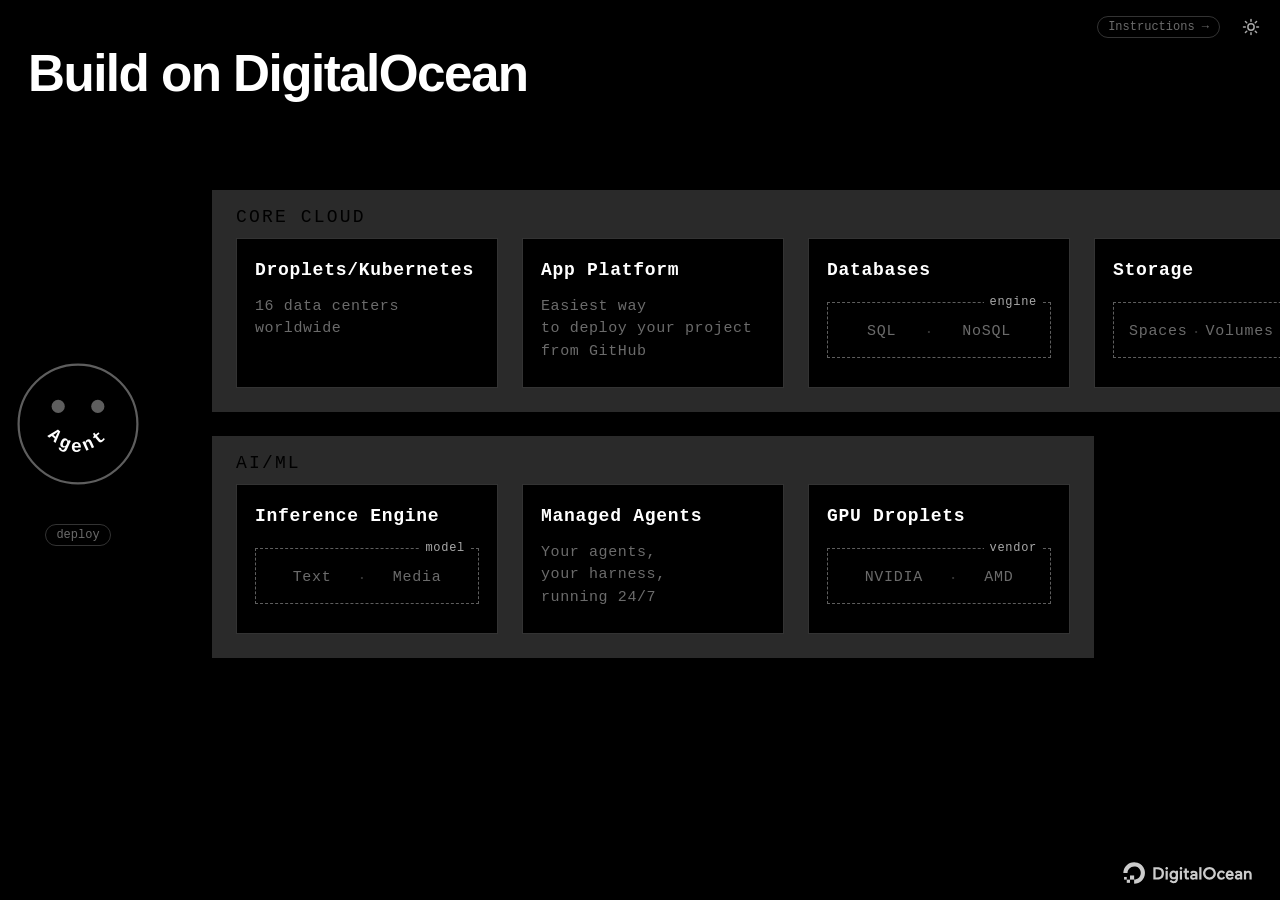
==== build-on-do.html @ 8a501161 "Add Build on DigitalOcean and Instructions pages Co-Authored-By: Claude Sonnet 5.5 <noreply@anthropi" ====
<!DOCTYPE html>
<html lang="en">
<head>
  <meta charset="UTF-8" />
  <meta name="viewport" content="width=device-width, initial-scale=1.0" />
  <title>Build on DigitalOcean — architecture</title>
  <link rel="icon" href="favicon.ico" />
  <link rel="stylesheet" href="styles.css" />
  <script src="theme.js"></script>
  <style>
    /* page-specific layer on top of the shared .mars rules in styles.css */
    main.wide { max-width: 1400px; }
    .mars { font-size: 18px; }
    .mars.bod { --bw: 262px; --bh: 150px; --gap: 24px; --fh: calc(48px + var(--bh) + 24px); --sh: calc(2 * var(--fh) + 24px); flex-direction: column; align-items: center; padding-bottom: 0; gap: 20px; }
    .mars .row { position: relative; display: flex; align-items: flex-start; }
    .mars .net { position: absolute; left: 0; top: 0; width: 100%; height: 100%; overflow: visible; pointer-events: none; z-index: 2; }
    .mars .stack { display: flex; flex-direction: column; gap: 24px; }
    /* both frames are one row of 4 cells and the same size; every block is the same size, whatever it holds */
    .mars .frame.grid { display: grid; grid-template-columns: repeat(4, var(--bw)); grid-auto-rows: var(--bh); gap: var(--gap); align-content: start;
      width: calc(4 * var(--bw) + 3 * var(--gap) + 48px); height: var(--fh); }
    /* AI/ML holds 3 blocks, so it is trimmed to them: same 24px side padding and block gap as Core Cloud */
    .mars .frame.grid.ai { grid-template-columns: repeat(3, var(--bw)); width: calc(3 * var(--bw) + 2 * var(--gap) + 48px); }
    .mars .node.blk { width: var(--bw); height: var(--bh); padding: 18px; }
    /* blocks lift quickly (.2s) but settle back slowly (.7s) so the line has gone by the time they land */
    .mars .node.blk { transition-duration: .7s; }
    .mars .node.blk:hover { transition-duration: .2s; }
    .mars .node.blk .head { font-size: 18px; line-height: 1.5; }
    /* sub-blocks reuse the dashed .inner box from managed-agents.html */
    .mars .inner.subs { display: flex; margin: 18px 0 0; padding: 18px 6px 14px; font-size: 15px; white-space: nowrap; }
    .mars .inner.subs .tag { font-size: 12px; }
    .mars .inner.subs > span:not(.tag) { flex: 1 1 auto; padding: 0 8px; text-align: center; }
    .mars .desc { margin-top: 12px; white-space: nowrap; font-size: 15px; letter-spacing: .04em; line-height: 1.5; }   /* same type as the chips; colour is inherited so it lights with the block */
    /* a small dot, not a bar, between chips: centred on the boundary, same colour as the text but dimmer */
    .mars .inner.subs > span:not(.tag) + span:not(.tag) { position: relative; }
    .mars .inner.subs > span:not(.tag) + span:not(.tag)::before { content: "•"; position: absolute; left: 0; top: 50%; transform: translate(-50%, -50%); font-size: 8px; opacity: .55; }
    /* type sizes in the diagram: 12 (tabs, pill), 15 (chips), 18 (titles, captions, You). */
    /* "You": face + label, centred on the Core Cloud frame so the deploy arrow meets it */
    .mars .you { position: relative; width: 100px; height: var(--sh); color: var(--mid-border); transition: color .2s; }
    .mars .you svg { position: absolute; left: 50%; top: 50%; transform: translate(-50%, -50%); width: 132px; height: 132px; }
    .mars .you .who { position: absolute; left: 0; right: 0; top: calc(50% + 100px); display: flex; justify-content: center; }   /* well below the face: the pill is not its caption */
    .mars .you .face { fill: none; stroke: currentColor; stroke-width: 2; stroke-linecap: round; }
    .mars .you .eye { fill: currentColor; stroke: none; }
    /* "Agent" is the mouth: set along the smile's curve, 132/120 scale so font-size 16.4 = the diagram's 18px */
    .mars .you .mouth { fill: var(--bright); font: 700 16.4px var(--mono); letter-spacing: 3px; }
    /* deploy pill: quiet outline until hovered, so it doesn't outshine the diagram */
    .mars .you .sample { background: transparent; color: var(--dim-text); border-color: var(--dim-border); box-shadow: none; font-size: 12px; padding: 1px 10px; }
    /* quiet link to the instructions page, top right (same dim style as the pill) */
    .to-instr { position: absolute; top: 16px; right: 60px; font-size: 12px; color: var(--dim-text); text-decoration: none; border: 1px solid var(--dim-border); border-radius: 999px; padding: 1px 10px; transition: color .2s, border-color .2s; }
    .to-instr:hover, .to-instr:focus-visible { color: var(--bright); border-color: var(--mid-border); }
    .mars .you .sample:hover, .mars .you .sample:focus-visible { color: var(--bright); border-color: var(--mid-border); box-shadow: none; transform: none; }
    .mars .row > .link-h { width: 84px; padding: 0 6px; height: var(--sh); margin-top: 0; }
    .mars .net .arr { opacity: 0; stroke: var(--bright); stroke-dasharray: 5 5; animation: mars-flow .6s linear infinite; transition: opacity .1s .1s; }   /* same delay in and out, so the line follows the blocks' 0.2s lift/drop */
    /* hover captions sit in a fixed strip under the diagram */
    .mars .caps { position: relative; width: 100%; height: 64px; }
    .mars .caps .cap { top: 0; width: 800px; }

    /* label mechanism (as inference-router.html): hover/focus the deploy pill → glow the blocks you deploy to and turn on the arrow */
    .mars:has(.sample[data-for="deploy"]:is(:hover,:focus-visible)) .node[data-chain~="deploy"] { transform: translateY(-4px); color: var(--bright); border-color: var(--bright); box-shadow: 0 0 24px 2px var(--glow); transition-duration: .2s; }
    .mars:has(.sample[data-for="deploy"]:is(:hover,:focus-visible)) .cap[data-chain~="deploy"] { opacity: 1; }
    .mars:has(.node[data-chain~="droplets"]:hover) .cap[data-chain~="droplets"],
    .mars:has(.node[data-chain~="app"]:hover) .cap[data-chain~="app"],
    .mars:has(.node[data-chain~="db"]:hover) .cap[data-chain~="db"],
    .mars:has(.node[data-chain~="storage"]:hover) .cap[data-chain~="storage"],
    .mars:has(.node[data-chain~="inference"]:hover) .cap[data-chain~="inference"],
    .mars:has(.node[data-chain~="agents"]:hover) .cap[data-chain~="agents"],
    .mars:has(.node[data-chain~="gpu"]:hover) .cap[data-chain~="gpu"] { opacity: 1; }
    .mars:has(.sample[data-for="deploy"]:is(:hover,:focus-visible)) .arr[data-c~="core"] { opacity: 1; }
    .mars:has(.sample[data-for="deploy"]:is(:hover,:focus-visible)) .you { color: var(--bright); }
  </style>
</head>
<body>
  <a class="to-instr" href="instructions.html">Instructions →</a>
  <main class="wide">
    <h1 class="title">Build on DigitalOcean</h1>

    <div class="mars bod">
      <div class="row">
        <svg class="net" aria-hidden="true"><path class="arr" data-c="core" d=""/></svg>
        <div class="you">
          <svg viewBox="0 0 120 120" role="img" aria-label="Agent"><defs><path id="smile" d="M28 66Q60 104 92 66"/></defs><circle class="face" cx="60" cy="60" r="54"/><circle class="eye" cx="42" cy="44" r="6"/><circle class="eye" cx="78" cy="44" r="6"/><text class="mouth"><textPath href="#smile" startOffset="50%" text-anchor="middle">Agent</textPath></text></svg>
          <div class="who">
            <button class="sample" type="button" data-for="deploy">deploy</button>
          </div>
        </div>

        <div class="link-h"></div>

        <div class="stack">
          <div class="frame grid"><span class="frame-title">Core Cloud</span>
          <div class="stage node blk core" data-chain="droplets"><div class="head">Droplets/Kubernetes</div><div class="desc">16 data centers<br>worldwide</div></div>
          <div class="stage node blk core" data-chain="app deploy"><div class="head">App Platform</div><div class="desc">Easiest way<br>to deploy your project<br>from GitHub</div></div>
          <div class="stage node blk core" data-chain="db deploy"><div class="head">Databases</div><div class="inner subs"><span class="tag">engine</span><span>SQL</span><span>NoSQL</span></div></div>
          <div class="stage node blk core" data-chain="storage deploy"><div class="head">Storage</div><div class="inner subs"><span class="tag">type</span><span>Spaces</span><span>Volumes</span><span>NFS</span></div></div>
          </div>
          <div class="frame grid ai"><span class="frame-title">AI/ML</span>
          <div class="stage node blk" data-chain="inference deploy"><div class="head">Inference Engine</div><div class="inner subs"><span class="tag">model</span><span>Text</span><span>Media</span></div></div>
          <div class="stage node blk" data-chain="agents"><div class="head">Managed Agents</div><div class="desc">Your agents,<br>your harness,<br>running 24/7</div></div>
          <div class="stage node blk" data-chain="gpu"><div class="head">GPU Droplets</div><div class="inner subs"><span class="tag">vendor</span><span>NVIDIA</span><span>AMD</span></div></div>
          </div>
        </div>
      </div>

      <div class="caps">
        <div class="cap" data-chain="droplets"><b>Droplets/Kubernetes</b>Virtual machines and managed Kubernetes,<br>in 16 data centers.</div>
        <div class="cap" data-chain="app"><b>App Platform</b>Deploy apps from code or containers.</div>
        <div class="cap" data-chain="db"><b>Databases</b>Managed PostgreSQL, MySQL, etc.</div>
        <div class="cap" data-chain="storage"><b>Storage</b>Spaces (object), Volumes (block), NFS (file).</div>
        <div class="cap" data-chain="inference"><b>Inference Engine</b>Call open-weight and pass-through models by API.</div>
        <div class="cap" data-chain="agents"><b>Managed Agents</b>Run your agent in a secure runtime,<br>and let it act in GitHub, Jira and 20,000+ other tools.</div>
        <div class="cap" data-chain="gpu"><b>GPU Droplets</b>GPU virtual machines.</div>
        <div class="cap" data-chain="deploy"><b>Deploy</b>Your agent deploys via MCP or a plugin.</div>
      </div>

    </div>
  </main>

  <script>
  /* deploy arrow: one trunk from the face through the gap between the frames, then a branch to every
     highlighted block (.node[data-chain~="deploy"]) — up to Core Cloud, down to AI/ML — each running right up to its block.
     Positions come from layout offsets (not bounding rects), so the hover lift doesn't shift the geometry. */
  (function () {
    var row = document.querySelector(".mars .row");
    var path = row.querySelector(".net .arr");
    var you = row.querySelector(".you");
    var frames = row.querySelectorAll(".frame");
    var START = 10, LIFT = 4;   // lit blocks rise 4px on hover (see .node:hover), so end the line on the lifted edge

    function pos(el) {
      var x = 0, y = 0;
      while (el && el !== row) { x += el.offsetLeft; y += el.offsetTop; el = el.offsetParent; }
      return { x: x, y: y };
    }

    function draw() {
      var core = pos(frames[0]), ai = pos(frames[1]);
      var gapY = Math.round((core.y + frames[0].offsetHeight + ai.y) / 2);
      var x0 = Math.round(pos(you).x + you.offsetWidth / 2 + you.querySelector('svg').getBoundingClientRect().width / 2 + START);   // face edge + gap
      var blocks = row.querySelectorAll('.node[data-chain~="deploy"]');
      var d = "", xEnd = x0;
      Array.prototype.forEach.call(blocks, function (b) {
        var p = pos(b), bx = Math.round(p.x + b.offsetWidth / 2);
        var up = p.y + b.offsetHeight / 2 < gapY;
        var ye = (up ? p.y + b.offsetHeight : p.y) - LIFT;
        d += "M" + bx + " " + gapY + "V" + ye;
        if (bx > xEnd) xEnd = bx;
      });
      path.setAttribute("d", d ? "M" + x0 + " " + gapY + "H" + xEnd + d : "");
    }

    draw();
    window.addEventListener("load", draw);
    window.addEventListener("resize", draw);
    if (document.fonts && document.fonts.ready) document.fonts.ready.then(draw);
    if (window.ResizeObserver) new ResizeObserver(draw).observe(row);
    new MutationObserver(draw).observe(row, { attributes: true, attributeFilter: ["data-chain"], subtree: true });
    var pill = row.querySelector('.sample[data-for="deploy"]');
    ["mouseenter", "focus"].forEach(function (e) { pill.addEventListener(e, draw); });
  })();
  </script>

  <footer class="cellar">
    <img class="do-logo" src="do_logo_horizontal_black.svg" alt="DigitalOcean" />
  </footer>
</body>
</html>
---- styles.css ----
/* dark is the default (projector-friendly); [data-theme="light"] flips the palette live */
:root {
  --bg: #000;
  --dim-border: #333;
  --dim-text: #6b6b6b;
  --mid-border: #5e5e5e;
  --mid-text: #a9a9a9;
  --bright: #ffffff;
  --line: #2a2a2a;
  --glow: rgba(255, 255, 255, .35);
  --tip-bg: #111111;
  --pos: #6ee7a8;
  --neg: #ff8f8f;
  --logo-filter: invert(1);
  --mono: ui-monospace, SFMono-Regular, "SF Mono", Menlo, Consolas, "Liberation Mono", monospace;
}

:root[data-theme="light"] {
  --bg: #ffffff;
  --dim-border: #d9d9d9;
  --dim-text: #8a8a8a;
  --mid-border: #b3b3b3;
  --mid-text: #555555;
  --bright: #111111;
  --line: #ececec;
  --glow: rgba(0, 0, 0, .22);
  --tip-bg: #ffffff;
  --pos: #128a5b;
  --neg: #c0362c;
  --logo-filter: none;
}

* { box-sizing: border-box; }

html, body { height: 100%; }

body {
  margin: 0;
  background: var(--bg);
  color: var(--mid-text);
  font-family: var(--mono);
  font-size: 14px;
  line-height: 1.5;
  -webkit-font-smoothing: antialiased;
}

/* live theme toggle — fixed top-right on every page, icon only */
.theme-toggle {
  position: fixed; top: 14px; right: 16px; z-index: 50;
  display: inline-flex; align-items: center; justify-content: center;
  background: transparent; border: 0; padding: 4px; line-height: 0;
  color: var(--mid-text); cursor: pointer;
  transition: color .15s;
}
.theme-toggle:hover { color: var(--bright); }

main {
  max-width: 1180px;
  margin: 0 auto;
  padding: 48px 28px 110px;
  display: flex;
  flex-direction: column;
  gap: 26px;
}

/* ───────────────────────── title ───────────────────────── */
.title {
  font-family: -apple-system, BlinkMacSystemFont, "Segoe UI", Helvetica, Arial, sans-serif;
  font-size: clamp(44px, 8vw, 92px);
  font-weight: 800;
  letter-spacing: -0.03em;
  line-height: 1;
  color: var(--bright);
  margin: 0 0 16px;
}

/* ───────────────────────── inputs ───────────────────────── */
.config { display: flex; gap: 22px; }
.config input { flex: 1; min-width: 0; }

input {
  font: inherit;
  color: var(--bright);
  background: transparent;
  border: 0;
  border-bottom: 1px solid var(--dim-border);
  padding: 5px 1px;
  caret-color: var(--bright);
}
input::placeholder { color: var(--dim-text); }
input:focus { outline: none; border-bottom-color: var(--bright); }

#prompt {
  width: 100%;
  font-size: 17px;
  border-bottom-color: var(--mid-border);
  padding: 8px 1px;
}

/* ───────────────────────── pipeline ───────────────────────── */
.pipeline {
  display: flex;
  align-items: center;
  flex-wrap: nowrap;
  gap: 26px;
  padding: 18px 0 4px;
}

.stage {
  position: relative;
  flex: 1 1 auto;
  min-width: max-content;
  text-align: center;
  border: 1px solid var(--dim-border);
  color: var(--dim-text);
  padding: 11px 16px;
  white-space: nowrap;
  letter-spacing: .04em;
  transition: color .2s, border-color .2s, background .2s, box-shadow .2s;
}

/* ">" connector between stages */
.stage:not(:first-child)::before {
  content: "⟩";
  position: absolute; top: 50%; left: -13px;
  transform: translate(-50%, -50%);
  color: var(--mid-border);
}

/* states */
.stage.reached { color: var(--mid-text); border-color: var(--mid-border); }
.stage.active,
.stage.streaming {
  color: var(--bright);
  border-color: var(--bright);
  box-shadow: 0 0 0 1px var(--bright);
  animation: breathe 1.3s ease-in-out infinite;
}
@keyframes breathe {
  0%, 100% { box-shadow: 0 0 0 1px var(--bright); }
  50%      { box-shadow: 0 0 12px 0 var(--glow); }
}
.stage.failed {
  color: var(--bright);
  border-color: var(--bright);
  border-style: dashed;
  animation: none;
  box-shadow: none;
}

/* ───────────────────────── kafka branch ───────────────────────── */
.branch { min-height: 18px; padding-left: 2px; display: flex; align-items: center; }
.branch .stage {
  flex: 0 0 auto;
  border-style: dashed;
  font-size: 13px;
  padding: 8px 13px;
}
.branch .label { color: var(--dim-text); margin-right: 12px; }
.branch .stage::before, .branch .stage::after { display: none; }

/* ───────────────────────── meta + reply ───────────────────────── */
.meta {
  color: var(--mid-text);
  min-height: 1.5em;
  letter-spacing: .02em;
  word-break: break-word;
}
.meta .sep { color: var(--dim-text); }
.meta b { color: var(--bright); font-weight: 600; }

/* model info glyph + hover tooltip (details pulled from the model catalog) */
.info { position: relative; display: inline-flex; align-items: center; vertical-align: middle; margin-left: 5px; cursor: help; outline: none; color: var(--mid-text); }
.info-ico { display: block; }
.info-ico circle { fill: currentColor; }  /* glyph matches the gray text */
.info-ico rect { fill: var(--bg); }        /* the "i" cut out in the background colour */
.info .tip {
  position: absolute; left: 0; top: calc(100% + 8px); z-index: 30;
  width: max-content; max-width: 340px;
  background: var(--tip-bg); border-radius: 8px;
  padding: 10px 12px; color: var(--mid-text);
  font-size: 12px; line-height: 1.45; letter-spacing: normal; white-space: normal;
  box-shadow: 0 8px 24px rgba(0, 0, 0, .6);
  opacity: 0; visibility: hidden; transform: translateY(-4px);
  transition: opacity .12s, transform .12s; pointer-events: none;
}
.info-ico:hover + .tip, .info:focus-visible .tip { opacity: 1; visibility: visible; transform: translateY(0); }
.tip-title { display: block; color: var(--bright); font-weight: 600; margin-bottom: 3px; }
.tip-desc { display: block; margin-bottom: 6px; }
.tip-row { display: block; color: var(--dim-text); }

.reply {
  color: var(--bright);
  white-space: pre-wrap;
  word-wrap: break-word;
  font-size: 16px;
  min-height: 1.5em;
}
.reply.dim { color: var(--dim-text); }
.reply .cursor {
  display: inline-block;
  width: 7px; height: 1em;
  background: var(--bright);
  vertical-align: text-bottom;
  animation: blink 1s step-end infinite;
}
@keyframes blink { 50% { opacity: 0; } }

/* ───────────────────────── bigger picture (index.html) ───────────────────────── */
.lead { color: var(--mid-text); margin: -10px 0 0; }

.xlink {
  display: inline-block; width: fit-content;
  color: var(--mid-text); text-decoration: none;
  border-bottom: 1px solid var(--dim-border); padding-bottom: 1px;
}
.xlink:hover { color: var(--bright); border-bottom-color: var(--bright); }
.xlink .tag {
  font-size: .78em; letter-spacing: .08em; text-transform: uppercase;
  color: var(--dim-text); border: 1px solid var(--dim-border);
  padding: 1px 5px; margin-left: 6px; vertical-align: 1px;
}

.legend { display: flex; flex-wrap: wrap; justify-content: center; gap: 22px; color: var(--mid-text); }
.legend-item { display: inline-flex; align-items: center; gap: 8px; white-space: nowrap; }
.swatch { width: 28px; height: 15px; display: inline-block; }
.swatch.hollow { border: 1px solid var(--dim-border); }
.swatch.filled { background: var(--line); border: 1px solid var(--mid-border); }
.swatch.shared { border: 1px dashed var(--mid-border); }

.stacks { display: flex; gap: 26px; align-items: stretch; margin-top: 32px; }
.stack {
  flex: 1 1 0; min-width: 0;
  display: flex; flex-direction: column;
  color: inherit; text-decoration: none;
}
.layers { display: flex; flex-direction: column; gap: 6px; }
.layer {
  border: 1px solid var(--dim-border);
  padding: 14px 14px; text-align: center;
  letter-spacing: .03em;
  white-space: nowrap; overflow: hidden; text-overflow: ellipsis;
}
.layer.cust { background: transparent; border-color: var(--dim-border); color: var(--mid-text); }
.layer.do   { background: var(--line); border-color: var(--mid-border); color: var(--bright); }
.layer.split {
  background: linear-gradient(100deg, var(--line) 0 48%, transparent 52% 100%);
  border-color: var(--mid-border); color: var(--bright);
  display: flex; justify-content: space-between; gap: 8px;
}
.layer.split .byom { color: var(--mid-text); }

.shared {
  position: relative;
  display: flex; flex-direction: column; gap: 6px;
  outline: 1px dashed var(--mid-border);   /* outline takes no layout space, so rows stay aligned across columns */
  outline-offset: 3px;
}
.shared-tag {
  position: absolute; right: 0; bottom: -7px;
  background: var(--bg); padding: 0 5px;
  font-size: .78em; line-height: 1; color: var(--mid-text);
}

.stack-name { margin-top: auto; padding-top: 14px; text-align: center; color: var(--bright); font-weight: 600; font-size: 1.25em;}
.stack-tier { text-align: center; color: var(--dim-text); font-size: .85em; margin-top: 2px; }

/* inference router — a title below, connected up to the Dedicated (PaaS) and Serverless (TaaS)
   columns with right-angle lines. columns are 3 equal flex cells with a 26px gap, so the middle
   column centers on 50% and the right column one (column + gap) = (100% + 26px)/3 further right. */
.router { position: relative; height: 66px; margin-top: -8px; }
.router .bar {
  position: absolute; top: 26px; left: 50%;
  width: calc((100% + 26px) / 3);
  border-top: 1px solid var(--mid-border);
}
.router .arm {
  position: absolute; top: 12px; height: 14px;
  border-left: 1px solid var(--mid-border);
}
.router .arm.l { left: 50%; }
.router .arm.r { left: calc(50% + (100% + 26px) / 3); }
.router .stem {
  position: absolute; top: 26px; height: 14px;
  left: calc(50% + (100% + 26px) / 6);
  border-left: 1px solid var(--mid-border);
}
.router .router-label {
  position: absolute; top: 42px;
  left: calc(50% + (100% + 26px) / 6);
  transform: translateX(-50%);
  white-space: nowrap;
  color: var(--bright); font-weight: 600;
}
a.router.link { display: block; text-decoration: none; cursor: pointer; }
a.router.link:hover .router-label { text-decoration: underline; }
a.router.link:hover .bar,
a.router.link:hover .arm,
a.router.link:hover .stem { border-color: var(--bright); }

/* serverless inference is the demo entry point */
.stack.link { cursor: pointer; }
.stack.link:hover .layer.do { box-shadow: 0 0 0 1px var(--bright); }
.stack.link:hover .shared { border-color: var(--bright); }
.stack.link:hover .stack-name { text-decoration: underline; }

/* ───────────────────────── capacity fit (capacity.html) ───────────────────────── */
.field-label {
  display: block;
  color: var(--dim-text);
  font-size: 12px;
  letter-spacing: .06em;
  text-transform: lowercase;
  margin-bottom: 4px;
}
/* block headings that split the form into ① config ② target ③ assumptions */
.block-title {
  font-family: -apple-system, BlinkMacSystemFont, "Segoe UI", Helvetica, Arial, sans-serif;
  font-size: 15px; font-weight: 600; letter-spacing: .01em;
  color: var(--bright);
  margin: 10px 0 -8px;
  padding-bottom: 8px;
}

select {
  width: 100%;
  font: inherit;
  color: var(--bright);
  background: transparent;
  border: 0;
  border-bottom: 1px solid var(--mid-border);
  padding: 6px 1px;
  cursor: pointer;
  -webkit-appearance: none; appearance: none;
}
select:focus { outline: none; border-bottom-color: var(--bright); }
select option { background: var(--bg); color: var(--bright); }

.config-readout {
  color: var(--mid-text);
  min-height: 1.5em;
  letter-spacing: .02em;
  word-break: break-word;
}
.config-readout b { color: var(--bright); font-weight: 600; }
.config-readout .sep { color: var(--dim-text); }
.config-readout .err { color: var(--bright); }

.inputs {
  display: grid;
  grid-template-columns: repeat(auto-fit, minmax(160px, 1fr));
  gap: 18px 22px;
}
.in-field { display: flex; flex-direction: column; }

/* money field: a fixed "$" prefix that reads as part of the input */
.money { display: flex; align-items: baseline; border-bottom: 1px solid var(--dim-border); }
.money:focus-within { border-bottom-color: var(--bright); }
.money .cur { color: var(--dim-text); padding-right: 4px; }
.money input { border-bottom: 0; padding-left: 0; flex: 1; min-width: 0; }

/* verdict banner */
.verdict {
  min-height: 1.5em;
  color: var(--mid-text);
  font-size: 17px;
  letter-spacing: .01em;
}
.verdict.ok { color: var(--bright); }
.verdict.short { color: var(--bright); border-left: 2px solid var(--mid-border); padding-left: 12px; }

/* result tiles */
.tiles {
  display: grid;
  grid-template-columns: repeat(auto-fit, minmax(180px, 1fr));
  gap: 14px;
}
.tile {
  border: 1px solid var(--dim-border);
  padding: 14px 16px;
  display: flex;
  flex-direction: column;
  gap: 6px;
}
.tile.pos { border-color: var(--mid-border); }
.tile.neg { border-style: dashed; border-color: var(--bright); }
.t-label { color: var(--dim-text); font-size: 12px; letter-spacing: .06em; }
.t-value { color: var(--bright); font-size: 26px; line-height: 1; }
.t-value b { font-weight: 700; }
.t-value .unit { font-size: 14px; color: var(--mid-text); }
/* spec tiles hold text (model / precision / …), so use a smaller value font that fits */
.tile.spec .t-value { font-size: 16px; word-break: break-word; }
.t-sub { color: var(--mid-text); font-size: 12px; letter-spacing: .02em; }

/* cost & margin comparison — on-demand vs contract vs actual */
.compare { overflow-x: auto; }
.cmp { width: 100%; border-collapse: collapse; font-variant-numeric: tabular-nums; }
.cmp th, .cmp td { text-align: right; padding: 9px 14px; white-space: nowrap; }
.cmp th:first-child, .cmp td:first-child { text-align: left; }
.cmp thead th {
  color: var(--dim-text); font-weight: 400; font-size: 12px; letter-spacing: .05em;
  border-bottom: 1px solid var(--mid-border);
}
.cmp tbody td { color: var(--mid-text); }
.cmp tbody td:first-child { color: var(--bright); }
.cmp tr.pos td:nth-child(n+4) { color: var(--pos); }   /* positive margin */
.cmp tr.neg td:nth-child(n+4) { color: var(--neg); }   /* negative margin */

.note { color: var(--dim-text); font-size: 12px; margin: 0; }

/* ───────────────────────── cellar / footer ───────────────────────── */
.cellar {
  position: fixed;
  left: 0; right: 0; bottom: 0;
  z-index: 10;
  width: 100%;
  padding: 16px 28px;
  background: var(--bg);
  display: flex;
  align-items: center;
  justify-content: flex-end;
  gap: 16px;
  color: var(--dim-text);
}
.cellar a { display: inline-flex; }
.cellar .do-logo {
  height: 22px;
  width: auto;
  filter: var(--logo-filter);   /* invert to white on dark; original black on light */
  opacity: .8;
  transition: opacity .15s;
}
.cellar a:hover .do-logo { opacity: 1; }

/* ───────────────────────── router architecture (inference-router.html) ───────────────────────── */
/* left-to-right block diagram: prompt ⟩ router ⟩ [three task groups] ⟩ output.
   reuses .stage for the blocks; the router→groups fan and groups→output collapse are
   drawn as a vertical "bus" + per-row arms, the same border-line technique as .router. */
.arch {
  display: flex;
  align-items: center;
  gap: 0;
  overflow-x: auto;         /* narrow screens scroll rather than break the connectors */
  padding: 32px 0px 32px 0px;  /* room so hover-glow box-shadows aren't clipped by the scroll box */
}

/* blocks — .stage handles the look; drop its built-in ⟩ (we place connectors explicitly).
   static diagram: render every block in the calm mid state (no animation). */
.arch .node { position: relative; flex: 0 0 auto; min-width: max-content; line-height: 1.3;
  min-height: 46px; display: flex; align-items: center; justify-content: center;
  color: var(--mid-text); border-color: var(--mid-border);
  margin: 0 6px 0 6px }

.arch .node::before { content: none; }
.arch .node.router { font-weight: 600; background: var(--bright); color: var(--bg); border-color: var(--bright); box-shadow: 0 0 24px 2px var(--glow); }
/* DO mark inside the router block's bottom-left corner. it sits on the bright fill, so its
   filter is the inverse of the page's — black mark on the white block (dark), white on black (light) */
.router-logo { position: absolute; right: 4px; bottom: 4px; height: 10px; width: auto; opacity: .9; filter: none; }
:root[data-theme="light"] .router-logo { filter: invert(1); }
.arch .node.model { font-size: 13px; padding: 8px 13px; text-align:left; min-width: 13rem;}
/* fixed width sized to the longest label, so every task block matches (arrows align) */
.arch .node.task { width: 272px; text-align: center; }
.arch .node.task.fallback { border-style: dashed; }

/* horizontal ⟩ connector between adjacent blocks */
.arch .conn { flex: 0 0 auto; display: flex; align-items: center; justify-content: center; padding: 0 24px; }
.arch .conn .chev { color: var(--mid-border); transition: color .2s; }
/* dotted line connector — fans out of the router and collapses into output; stops short of the blocks */
.arch .conn.line { width: 56px; padding: 0 9px; }
.arch .conn.line::before { content: ""; width: 100%; border-top: 1px dotted var(--mid-border); transition: border-top-color .2s; }

/* the three groups, stacked; equal row heights (grid 1fr) so the ⟩ arrow rows align */
.arch-branch { position: relative; align-self: stretch; display: flex; }
/* vertical dotted spine joining the three fan lines into a fan out of the router. split at the
   router's entry (mid) into upper/lower halves so a hovered route can light just its own segment */
.arch-branch::before,
.arch-branch::after {
  content: ""; position: absolute; left: 9px;
  border-left: 1px dotted var(--mid-border); transition: border-left-color .2s;
}
.arch-branch::before { top: 13.5%; bottom: 50%; }  /* mid → top (task 1) */
.arch-branch::after  { top: 50%; bottom: 13.5%; }  /* mid → bottom (fallback) */
.arch-tasks {
  display: grid;
  grid-auto-rows: 1fr;
  gap: 32px;
  flex: 1 1 auto;
}
.task-group { position: relative; display: flex; align-items: center; }
.arch-models { position: relative; display: flex; flex-direction: column; justify-content: center; gap: 6px; }
.arch-models .node { flex: 1 1 auto; text-align: center; }

/* selection-criterion chip — a badge overlapping the bottom-right corner of the
   group's lowest model (styled like .stack-tier / .xlink .tag). */
.arch-criteria {
  position: absolute; right: 0; bottom: 0;
  transform: translate(38%, 45%);
  z-index: 2; background: var(--bg);
  text-align: center;
  font-size: .78em; letter-spacing: .08em; text-transform: uppercase;
  color: var(--mid-text);
  border: 1px solid var(--dim-border);
  padding: 3px 8px; white-space: nowrap;
  transition: color .2s, border-color .2s, box-shadow .2s;
}
.arch-criteria.fallback { border-style: dashed; color: var(--dim-text); }

/* ───────────────────────── sample prompts (hover to trace a route) ───────────────────────── */
/* filled, rounded tags (not blocks) — bright fill so they read as pills; theme-inverted text */
.samples { display: flex; flex-wrap: wrap; align-self: center; align-items: center; gap: 12px; }
.sample {
  font: inherit; color: var(--bg);
  background: var(--bright); border: 1px solid var(--bright);
  border-radius: 999px; padding: 3px 12px; cursor: pointer;
  transition: box-shadow .2s, transform .15s;
}
.sample:hover, .sample:focus-visible {
  outline: none; box-shadow: 0 0 12px 0 var(--glow); transform: translateY(-1px);
}

/* hover/focus a sample → glow every block, badge and connector on its chain (data-chain).
   blocks & badges get the ring; connectors get a colour lift only. */
main:has(.sample[data-for="creative"]:hover)       :is(.node, .arch-criteria)[data-chain~="creative"],
main:has(.sample[data-for="creative"]:focus-visible) :is(.node, .arch-criteria)[data-chain~="creative"],
main:has(.sample[data-for="recommend"]:hover)      :is(.node, .arch-criteria)[data-chain~="recommend"],
main:has(.sample[data-for="recommend"]:focus-visible) :is(.node, .arch-criteria)[data-chain~="recommend"] {
  color: var(--bright); border-color: var(--bright); box-shadow: 0 0 12px 0 var(--glow);
}
/* router keeps its inverted knockout text on the bright fill; take the ring only */
main:has(.sample[data-for="creative"]:hover)       .node.router[data-chain~="creative"],
main:has(.sample[data-for="creative"]:focus-visible) .node.router[data-chain~="creative"],
main:has(.sample[data-for="recommend"]:hover)      .node.router[data-chain~="recommend"],
main:has(.sample[data-for="recommend"]:focus-visible) .node.router[data-chain~="recommend"] {
  color: var(--bg); box-shadow: 0 0 28px 3px var(--glow);
}
/* connectors: chevrons + dotted lines light up */
main:has(.sample[data-for="creative"]:hover)       [data-chain~="creative"] .chev,
main:has(.sample[data-for="creative"]:focus-visible) [data-chain~="creative"] .chev,
main:has(.sample[data-for="recommend"]:hover)      [data-chain~="recommend"] .chev,
main:has(.sample[data-for="recommend"]:focus-visible) [data-chain~="recommend"] .chev {
  color: var(--bright);
}
main:has(.sample[data-for="creative"]:hover)       .conn.line[data-chain~="creative"]::before,
main:has(.sample[data-for="creative"]:focus-visible) .conn.line[data-chain~="creative"]::before,
main:has(.sample[data-for="recommend"]:hover)      .conn.line[data-chain~="recommend"]::before,
main:has(.sample[data-for="recommend"]:focus-visible) .conn.line[data-chain~="recommend"]::before {
  border-top-color: var(--bright);
}
/* spine: light only the segment the route travels. creative (top) → upper half; recommend
   (middle) enters the fan at mid, so no vertical segment glows. */
main:has(.sample[data-for="creative"]:hover) .arch-branch::before,
main:has(.sample[data-for="creative"]:focus-visible) .arch-branch::before {
  border-left-color: var(--bright);
}
/* fallback (bottom row) → light the LOWER spine half (mid → bottom) */
main:has(.sample[data-for="fallback"]:hover) .arch-branch::after,
main:has(.sample[data-for="fallback"]:focus-visible) .arch-branch::after {
  border-left-color: var(--bright);
}

/* fallback route ("What's up?") — no defined task; router sends it to the default model */
main:has(.sample[data-for="fallback"]:hover)       :is(.node, .arch-criteria)[data-chain~="fallback"],
main:has(.sample[data-for="fallback"]:focus-visible) :is(.node, .arch-criteria)[data-chain~="fallback"] {
  color: var(--bright); border-color: var(--bright); box-shadow: 0 0 12px 0 var(--glow);
}
main:has(.sample[data-for="fallback"]:hover)       .node.router[data-chain~="fallback"],
main:has(.sample[data-for="fallback"]:focus-visible) .node.router[data-chain~="fallback"] {
  color: var(--bg); box-shadow: 0 0 28px 3px var(--glow);
}
main:has(.sample[data-for="fallback"]:hover)       [data-chain~="fallback"] .chev,
main:has(.sample[data-for="fallback"]:focus-visible) [data-chain~="fallback"] .chev {
  color: var(--bright);
}
main:has(.sample[data-for="fallback"]:hover)       .conn.line[data-chain~="fallback"]::before,
main:has(.sample[data-for="fallback"]:focus-visible) .conn.line[data-chain~="fallback"]::before {
  border-top-color: var(--bright);
}


/* ---- mars-architecture.html ---- */
main.wide { max-width: 1320px; min-height: 100vh; box-sizing: border-box; }
main.wide .title { font-size: clamp(32px, 4vw, 72px); white-space: nowrap; }
.mars { position: relative; margin: auto; padding-bottom: 280px; display: flex; align-items: flex-start; font-size: 17px; }
.mars .arr { stroke: var(--mid-border); fill: none; stroke-width: 2; transition: stroke .2s; }
.mars .node { position: relative; width: 320px; min-width: 0; height: 160px; box-sizing: border-box; background: var(--bg); padding: 24px; text-align: left; display: flex; flex-direction: column; transition: transform .2s, color .2s, border-color .2s, box-shadow .2s; }
.mars .node::before { content: none; }
.mars .head { color: var(--bright); font-weight: 700; font-size: 21px; line-height: 1.5; }
.mars .line { margin-top: 10px; }
.mars .inner { position: relative; margin: auto 0; border: 1px dashed var(--mid-border); padding: 14px 4px 10px; text-align: center; white-space: nowrap; }
.mars .tag { position: absolute; top: -7px; right: 8px; background: var(--bg); padding: 0 5px; line-height: 1; font-size: .78em; color: var(--mid-text); }
.mars .frame { position: relative; display: flex; align-items: center; background: var(--line); padding: 48px 24px 24px; }
.mars .lbl, .mars .link-h { font-size: 13px; letter-spacing: .04em; color: var(--dim-text); }
.mars .frame-title { position: absolute; left: 24px; top: 14px; letter-spacing: .12em; text-transform: uppercase; color: black; }
.mars .human, .mars > .link-h { margin-top: 48px; }
.mars .link-h { position: relative; width: 120px; height: 160px; box-sizing: border-box; padding: 0 24px; display: flex; align-items: center; white-space: nowrap; }
.mars .link-h svg { width: 72px; height: 10px; }
.mars .link-h .t { position: absolute; left: 0; right: 0; bottom: calc(50% + 8px); text-align: center; }
.mars .col { position: relative; }
.mars .col .si { position: absolute; left: 0; top: calc(100% + 144px); }
.mars .col > svg { position: absolute; left: 50%; top: calc(100% + 48px); transform: translateX(-50%); }
.mars .lbl { position: absolute; left: calc(50% + 14px); top: calc(100% + 84px); transform: translateY(-50%); }
.mars .node:hover { transform: translateY(-4px); color: var(--bright); border-color: var(--bright); box-shadow: 0 0 24px 2px var(--glow); }
.mars .cap { position: absolute; left: 50%; transform: translateX(-50%); width: 520px; top: calc(100% + 16px); text-align: center; opacity: 0; pointer-events: none; transition: opacity .2s; color: var(--mid-text); }
.mars .cap b { display: block; color: var(--bright); }
.mars:has(.hr:hover) .cap.c1, .mars:has(.ag:hover) .cap.c2, .mars:has(.si:hover) .cap.c3 { opacity: 1; }
.mars:has(.hr:hover) .arr[data-c~="hr"], .mars:has(.ag:hover) .arr[data-c~="ag"], .mars:has(.si:hover) .arr[data-c~="si"] { stroke: var(--bright); stroke-dasharray: 5 5; animation: mars-flow .6s linear infinite; }
@keyframes mars-flow { to { stroke-dashoffset: -10; } }
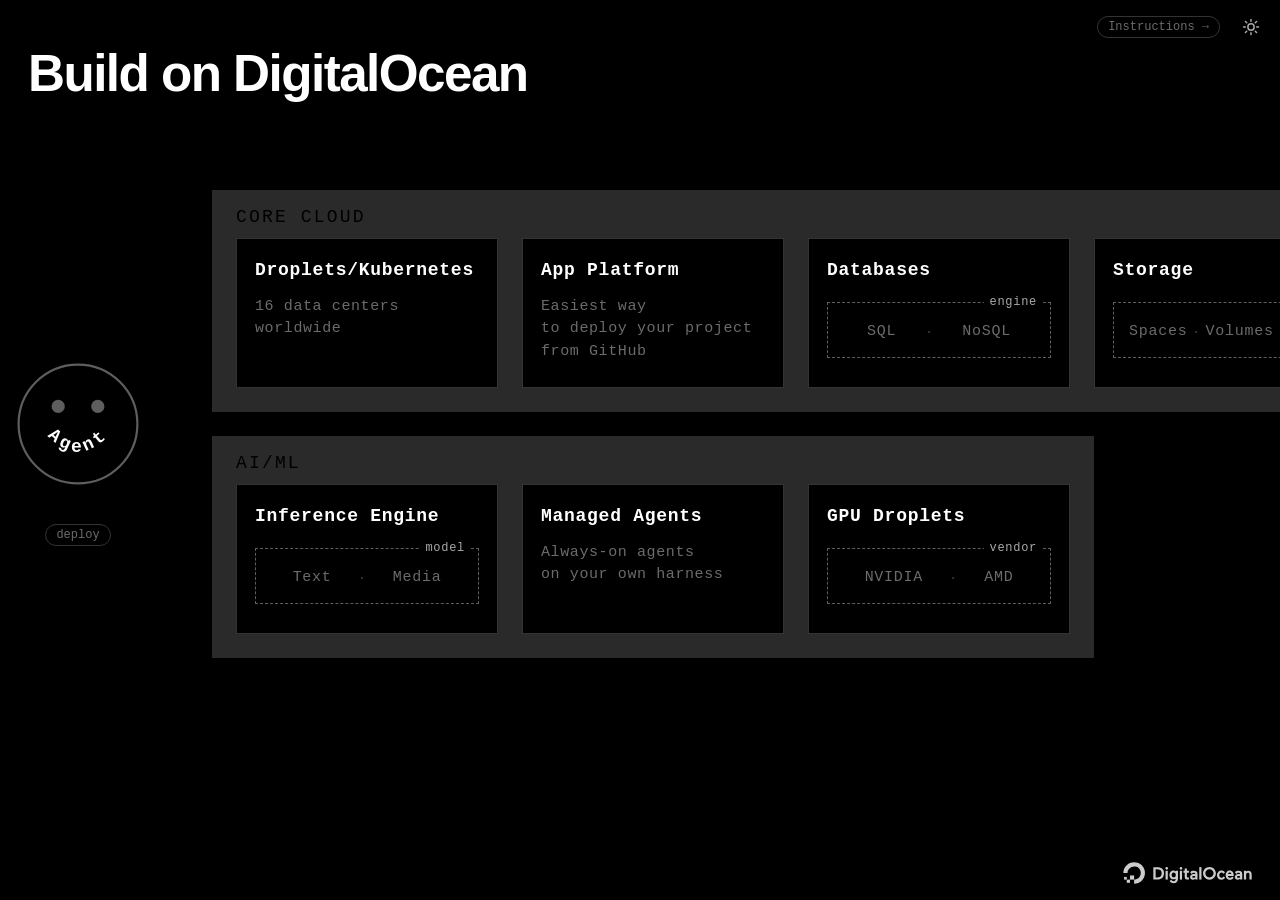
==== commit 04736a9e: "Managed Agents block: Always-on agents on your own harness Co-Authored-By: Claude Sonnet 5.5 <norepl" ====
--- a/build-on-do.html
+++ b/build-on-do.html
@@ -94,7 +94,7 @@
           </div>
           <div class="frame grid ai"><span class="frame-title">AI/ML</span>
           <div class="stage node blk" data-chain="inference deploy"><div class="head">Inference Engine</div><div class="inner subs"><span class="tag">model</span><span>Text</span><span>Media</span></div></div>
-          <div class="stage node blk" data-chain="agents"><div class="head">Managed Agents</div><div class="desc">Your agents,<br>your harness,<br>running 24/7</div></div>
+          <div class="stage node blk" data-chain="agents"><div class="head">Managed Agents</div><div class="desc">Always-on agents<br>on your own harness</div></div>
           <div class="stage node blk" data-chain="gpu"><div class="head">GPU Droplets</div><div class="inner subs"><span class="tag">vendor</span><span>NVIDIA</span><span>AMD</span></div></div>
           </div>
         </div>
